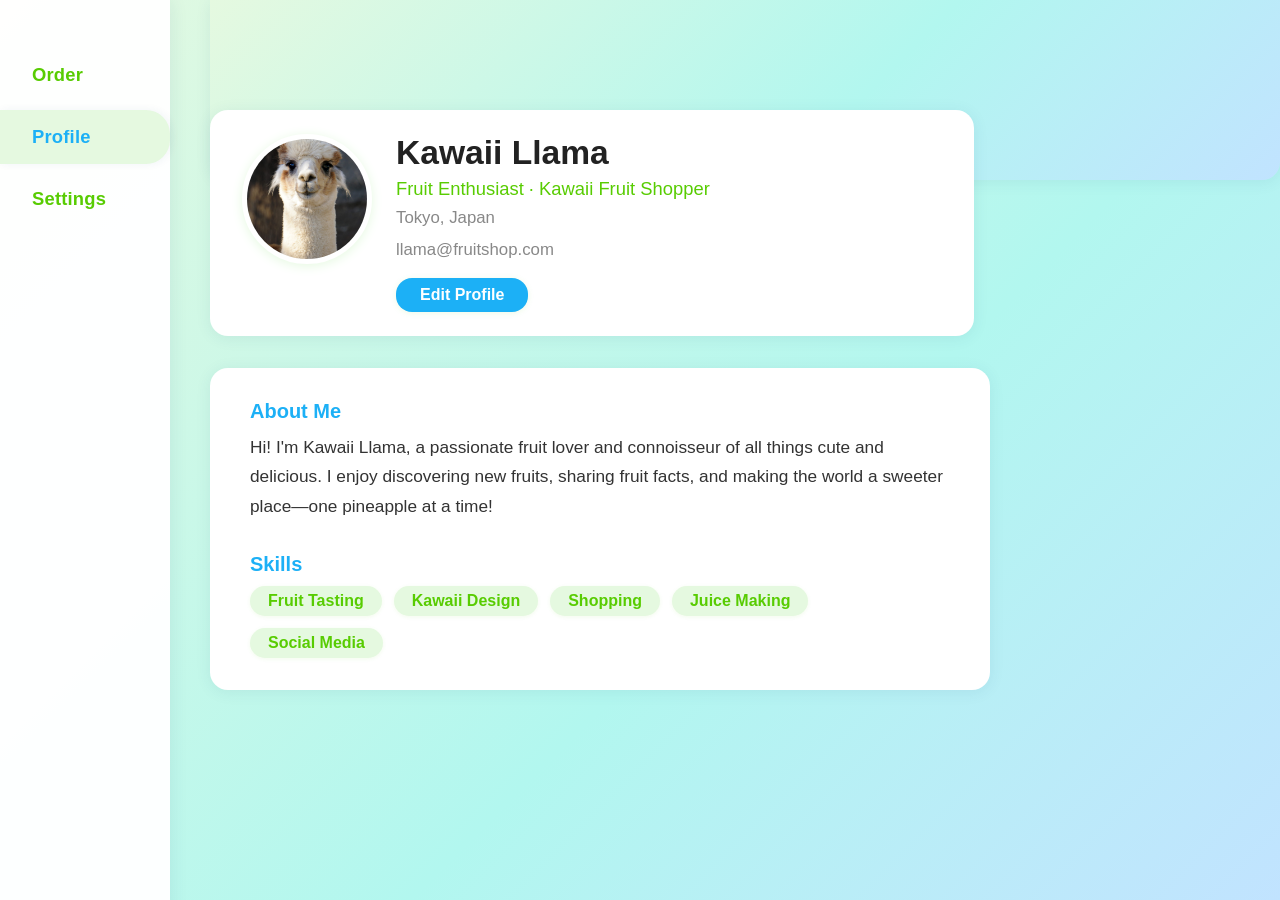
==== profile.html @ d85fbcfb "Refactor profile page layout and styles; add profile sections and content" ====
<!DOCTYPE html>
<html lang="en">
<head>
    <meta charset="UTF-8">
    <meta name="viewport" content="width=device-width, initial-scale=1.0">
    <title>Profile - Kawaii Fruit Shop</title>
    <link rel="stylesheet" href="style.css">
    <style>
        .profile-sections {
            margin-left: 210px;
            max-width: 700px;
            background: #fff;
            border-radius: 18px;
            box-shadow: 0 2px 16px rgba(30,60,114,0.08);
            margin-top: 32px;
            padding: 32px 40px 32px 40px;
            display: flex;
            flex-direction: column;
            gap: 32px;
        }
        .profile-section-title {
            font-size: 1.25rem;
            font-weight: 700;
            color: #1cb0f6;
            margin-bottom: 10px;
            font-family: 'Baloo 2', Arial, sans-serif;
        }
        .profile-about {
            font-size: 1.08rem;
            color: #333;
            line-height: 1.7;
            margin-bottom: 0;
        }
        .profile-skills-list {
            display: flex;
            flex-wrap: wrap;
            gap: 12px;
        }
        .profile-skill {
            background: #e5f9e0;
            color: #58cc02;
            font-size: 1rem;
            font-family: 'Baloo 2', Arial, sans-serif;
            border-radius: 16px;
            padding: 6px 18px;
            font-weight: 600;
            box-shadow: 0 1px 4px rgba(88,204,2,0.08);
            border: none;
        }
        body {
            margin: 0;
            font-family: 'Baloo 2', Arial, sans-serif;
            background: linear-gradient(135deg, #e5f9e0 0%, #b2f7ef 60%, #c1e3ff 100%);
        }
        .vertical-menu {
            position: fixed;
            top: 0;
            left: 0;
            height: 100vh;
            width: 170px;
            background: rgba(255,255,255,0.97);
            box-shadow: 2px 0 16px rgba(30,60,114,0.08);
            z-index: 2100;
            display: flex;
            flex-direction: column;
            align-items: flex-start;
            padding-top: 48px;
        }
        .vertical-menu ul {
            list-style: none;
            padding: 0;
            margin: 0;
            width: 100%;
        }
        .vertical-menu .menu-item {
            font-family: 'Baloo 2', Arial, sans-serif;
            font-size: 1.15rem;
            color: #58cc02;
            padding: 16px 32px 16px 32px;
            cursor: pointer;
            border-radius: 0 24px 24px 0;
            margin-bottom: 8px;
            transition: background 0.2s, color 0.2s;
            font-weight: 600;
            letter-spacing: 0.2px;
            background: none;
            border: none;
            outline: none;
            display: block;
        }
        .vertical-menu .menu-item.selected {
            background: #e5f9e0;
            color: #1cb0f6;
            box-shadow: 2px 0 8px rgba(30,60,114,0.06);
        }
        .vertical-menu .menu-item:hover:not(.selected) {
            background: #f7ffe6;
            color: #ff5a5f;
        }
        .profile-banner {
            margin-left: 210px;
            margin-top: 0;
            width: calc(100% - 210px);
            height: 180px;
            background: linear-gradient(135deg, #e5f9e0 0%, #b2f7ef 60%, #c1e3ff 100%);
            position: relative;
            border-radius: 0 0 18px 18px;
            box-shadow: 0 2px 16px rgba(30,60,114,0.08);
        }
        .profile-main {
            margin-left: 210px;
            margin-top: -70px;
            background: #fff;
            border-radius: 18px;
            box-shadow: 0 2px 16px rgba(30,60,114,0.08);
                max-width: 700px;
            position: relative;
            display: flex;
            flex-direction: row;
            align-items: flex-start;
            padding: 24px 32px;
            gap: 24px;
        }
        .profile-avatar {
            width: 120px;
            height: 120px;
            border-radius: 50%;
            object-fit: cover;
            border: 5px solid #fff;
            box-shadow: 0 2px 12px #e5f9e0;
            background: #fff;
            margin: 0 0 0 0;
            display: block;
            z-index: 2;
        }
        .profile-info {
            display: flex;
            flex-direction: column;
            align-items: flex-start;
            padding-bottom: 0;
        }
        .profile-name {
            font-size: 2.1rem;
            font-weight: 700;
            color: #222;
            margin-bottom: 6px;
        }
        .profile-headline {
            font-size: 1.15rem;
            color: #58cc02;
            margin-bottom: 8px;
        }
        .profile-location {
            font-size: 1.05rem;
            color: #888;
            margin-bottom: 12px;
        }
        .profile-email {
            font-size: 1.05rem;
            color: #888;
            margin-bottom: 18px;
        }
        .profile-edit-btn {
            background: #1cb0f6;
            color: #fff;
            border: none;
            border-radius: 16px;
            padding: 8px 24px;
            font-size: 1rem;
            font-family: 'Baloo 2', Arial, sans-serif;
            font-weight: 700;
            cursor: pointer;
            box-shadow: 0 1px 6px rgba(88,204,2,0.10);
            transition: background 0.2s, color 0.2s;
            align-self: flex-start;
        }
        .profile-edit-btn:hover {
            background: #58cc02;
            color: #fff;
        }
    </style>
</head>
<body>
    <nav class="vertical-menu">
        <ul>
            <li class="menu-item"><a href="index.html" style="color:inherit;text-decoration:none;display:block;width:100%;height:100%">Order</a></li>
            <li class="menu-item selected"><a href="profile.html" style="color:inherit;text-decoration:none;display:block;width:100%;height:100%">Profile</a></li>
            <li class="menu-item">Settings</li>
        </ul>
    </nav>
    <div class="profile-banner"></div>
    <div class="profile-main">
        <img src="llama.jpg" alt="Profile Photo" class="profile-avatar">
        <div class="profile-info">
            <div class="profile-name">Kawaii Llama</div>
            <div class="profile-headline">Fruit Enthusiast · Kawaii Fruit Shopper</div>
            <div class="profile-location">Tokyo, Japan</div>
            <div class="profile-email">llama@fruitshop.com</div>
            <button class="profile-edit-btn">Edit Profile</button>
        </div>
    </div>
    <div class="profile-sections">
        <section>
            <div class="profile-section-title">About Me</div>
            <div class="profile-about">
                Hi! I'm Kawaii Llama, a passionate fruit lover and connoisseur of all things cute and delicious. I enjoy discovering new fruits, sharing fruit facts, and making the world a sweeter place—one pineapple at a time!
            </div>
        </section>
        <section>
            <div class="profile-section-title">Skills</div>
            <div class="profile-skills-list">
                <span class="profile-skill">Fruit Tasting</span>
                <span class="profile-skill">Kawaii Design</span>
                <span class="profile-skill">Shopping</span>
                <span class="profile-skill">Juice Making</span>
                <span class="profile-skill">Social Media</span>
            </div>
        </section>
    </div>
</body>
</html>
---- style.css ----
.fruit-app-card {
    background: #fff;
    border-radius: 32px;
    box-shadow: 0 8px 32px rgba(30, 60, 114, 0.12);
    padding: 40px 32px 32px 32px;
    display: flex;
    flex-direction: column;
    align-items: center;
    max-width: 700px;
    width: 100%;
}

.fruit-list {
    display: flex;
    flex-wrap: wrap;
    gap: 32px 24px;
    justify-content: center;
    margin-bottom: 32px;
}

.fruit-card {
    background: #f7fff7;
    border-radius: 24px;
    box-shadow: 0 2px 12px rgba(88,204,2,0.10);
    padding: 24px 16px 16px 16px;
    display: flex;
    flex-direction: column;
    align-items: center;
    width: 140px;
    transition: transform 0.15s;
    position: relative;
}
.fruit-card:hover {
    transform: translateY(-6px) scale(1.04);
    box-shadow: 0 6px 24px rgba(30, 60, 114, 0.18);
}
.fruit-img {
    width: 90px;
    height: 90px;
    object-fit: contain;
    border-radius: 50%;
    background: #fff;
    margin-bottom: 12px;
    border: 3px solid #e5f9e0;
    box-shadow: 0 1px 4px rgba(88,204,2,0.10);
}
.fruit-name {
    font-family: 'Baloo 2', Arial, sans-serif;
    font-size: 1.1rem;
    color: #58cc02;
    font-weight: 700;
    margin-bottom: 10px;
    text-align: center;
}
.add-cart-btn {
    padding: 8px 20px;
    font-size: 1rem;
    color: #fff;
    background: #58cc02;
    border: none;
    border-radius: 18px;
    cursor: pointer;
    font-family: 'Baloo 2', Arial, sans-serif;
    font-weight: 700;
    box-shadow: 0 1px 4px rgba(88,204,2,0.10);
    transition: background 0.2s;
}
.add-cart-btn:hover {
    background: #1cb0f6;
}
.cart-area {
    background: #e5f9e0;
    border-radius: 18px;
    padding: 18px 24px;
    margin-top: 16px;
    width: 100%;
    max-width: 400px;
    box-shadow: 0 1px 4px rgba(88,204,2,0.10);
}
.cart-area h2 {
    font-family: 'Baloo 2', Arial, sans-serif;
    color: #58cc02;
    font-size: 1.3rem;
    margin: 0 0 10px 0;
    text-align: center;
}
.cart-list {
    list-style: none;
    padding: 0;
    margin: 0;
    min-height: 32px;
    text-align: center;
    color: #333;
    font-size: 1.1rem;
}

body {
    margin: 0;
    min-height: 100vh;
    font-family: 'Baloo 2', 'Arial Rounded MT Bold', Arial, sans-serif;
    background: linear-gradient(135deg, #a8ff78 0%, #78ffd6 100%);
}

@import url('https://fonts.googleapis.com/css2?family=Baloo+2:wght@700&display=swap');


.duo-bg {
    display: flex;
    align-items: center;
    justify-content: center;
    min-height: 100vh;
}

.duo-card {
    background: #fff;
    border-radius: 32px;
    box-shadow: 0 8px 32px rgba(30, 60, 114, 0.12);
    padding: 48px 32px 32px 32px;
    display: flex;
    flex-direction: column;
    align-items: center;
    max-width: 350px;
}


.duo-title {
    color: #58cc02;
    font-size: 2.5rem;
    font-family: 'Baloo 2', Arial, sans-serif;
    font-weight: 700;
    margin: 24px 0 8px 0;
    text-align: center;
}

.duo-intro {
    color: #555;
    font-size: 1.1rem;
    margin-bottom: 24px;
    text-align: center;
}


.duo-mascot {
    margin-top: -64px;
    margin-bottom: 16px;
    background: #e5f9e0;
    border-radius: 50%;
    padding: 12px;
    box-shadow: 0 2px 8px rgba(88,204,2,0.12);
}


.circle-img {
    width: 120px;
    height: 120px;
    object-fit: cover;
    border-radius: 50%;
    border: 4px solid #58cc02;
    box-shadow: 0 2px 8px rgba(88,204,2,0.15);
}


.duo-btn {
    padding: 14px 40px;
    font-size: 1.2rem;
    color: #fff;
    background: #58cc02;
    border: none;
    border-radius: 24px;
    cursor: pointer;
    font-family: 'Baloo 2', Arial, sans-serif;
    font-weight: 700;
    box-shadow: 0 2px 8px rgba(88,204,2,0.15);
    transition: background 0.2s;
}

.duo-btn:hover {
    background: #1cb0f6;
}
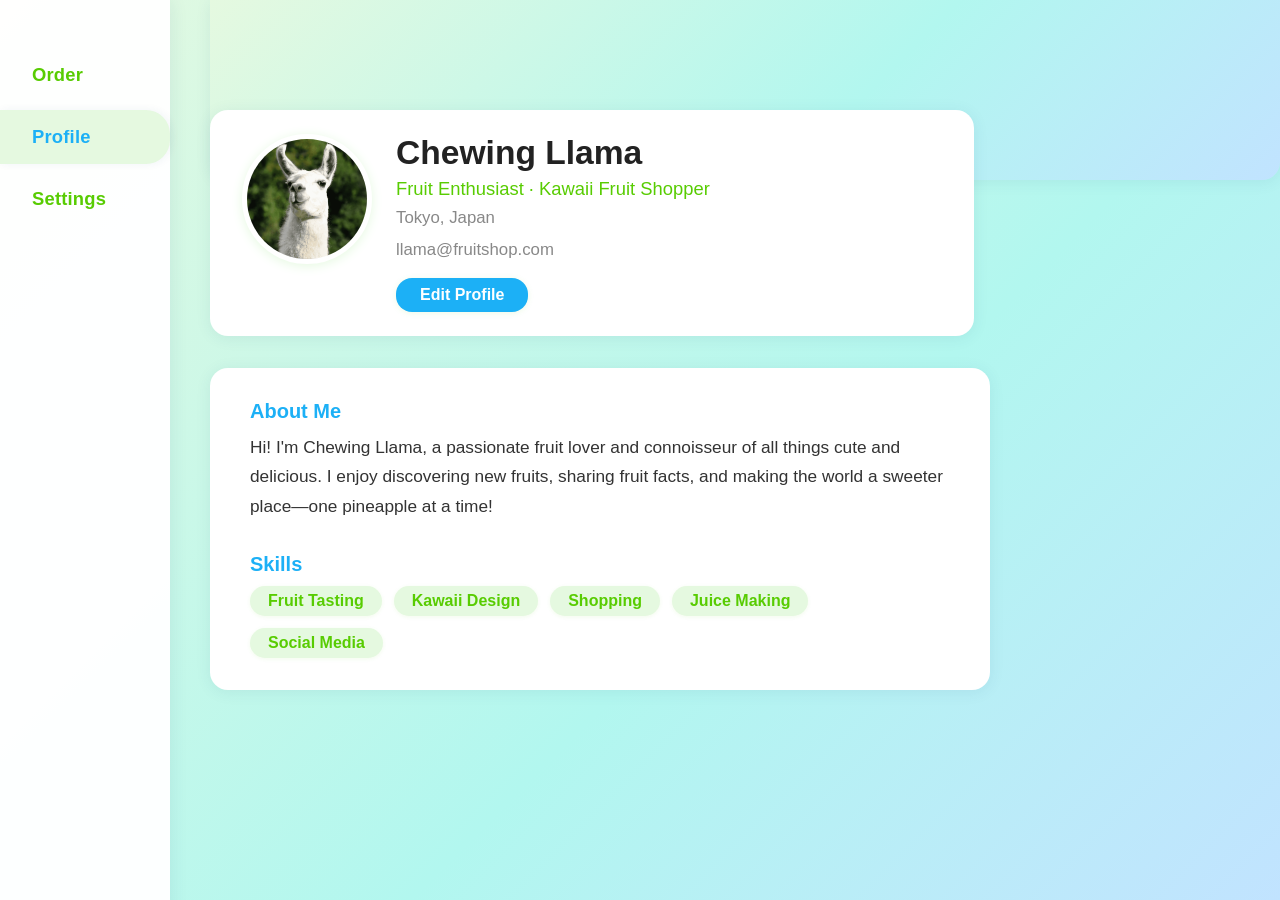
==== commit d79f46b3: "Refactor code structure for improved readability and maintainability" ====
--- a/profile.html
+++ b/profile.html
@@ -126,6 +126,7 @@
             height: 120px;
             border-radius: 50%;
             object-fit: cover;
+            object-position: center;
             border: 5px solid #fff;
             box-shadow: 0 2px 12px #e5f9e0;
             background: #fff;
@@ -190,9 +191,9 @@
     </nav>
     <div class="profile-banner"></div>
     <div class="profile-main">
-        <img src="llama.jpg" alt="Profile Photo" class="profile-avatar">
+    <img src="animal.png" alt="Profile Photo" class="profile-avatar">
         <div class="profile-info">
-            <div class="profile-name">Kawaii Llama</div>
+            <div class="profile-name">Chewing Llama</div>
             <div class="profile-headline">Fruit Enthusiast · Kawaii Fruit Shopper</div>
             <div class="profile-location">Tokyo, Japan</div>
             <div class="profile-email">llama@fruitshop.com</div>
@@ -203,7 +204,7 @@
         <section>
             <div class="profile-section-title">About Me</div>
             <div class="profile-about">
-                Hi! I'm Kawaii Llama, a passionate fruit lover and connoisseur of all things cute and delicious. I enjoy discovering new fruits, sharing fruit facts, and making the world a sweeter place—one pineapple at a time!
+                Hi! I'm Chewing Llama, a passionate fruit lover and connoisseur of all things cute and delicious. I enjoy discovering new fruits, sharing fruit facts, and making the world a sweeter place—one pineapple at a time!
             </div>
         </section>
         <section>
